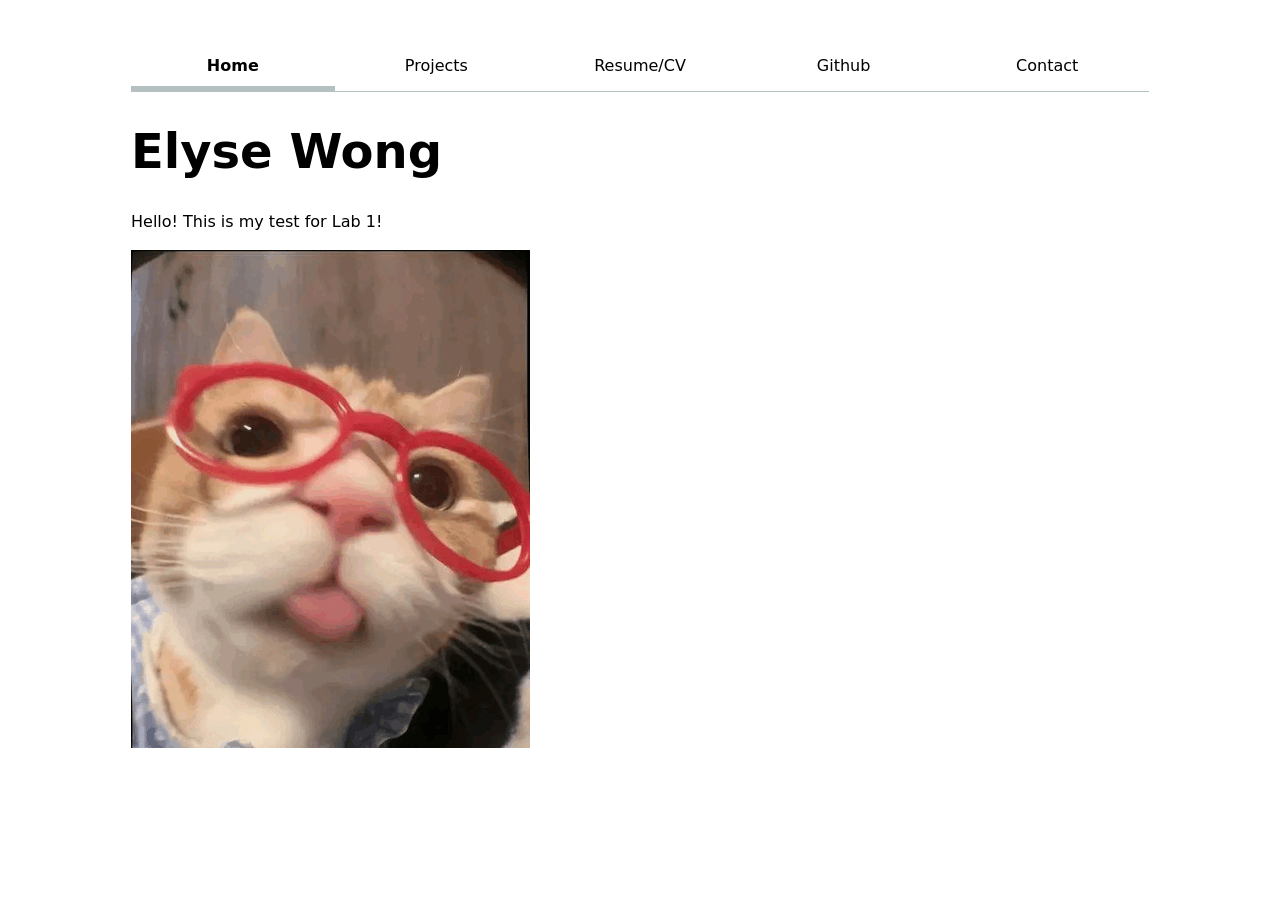
==== index.html @ 9844a313 "Navbar index.html" ====
<!DOCTYPE html>
<html lang="en">
<head>
    <meta charset="UTF-8">
    <meta name="viewport" content="width=device-width, initial-scale=1.0">
    <link rel="stylesheet" href="../styles.css">
    <title>Elyse Wong: Personal site and Portfolio</title>
</head>
<body>
    <nav class="navbar">
        <a href="./index.html" class="current">Home</a>
        <a href="./projects/index.html">Projects</a>
        <a href="./cv/index.html">Resume/CV</a>
        <a href="https://github.com/elysewong" target="_blank">Github</a>
        <a href="./contact/index.html">Contact</a>
    </nav>
    <h1>Elyse Wong</h1>
    <p>Hello! This is my test for Lab 1!</p>
    <img src= "images/cat.jpg" alt = "Look at this cute cat!"/>
</body>
</html>
---- styles.css ----
:root {
  --color-accent: oklch(79.79% 0.11673 354.068);
  accent-color: var(--color-accent);
}

body {
  /* Set line height to 1.5 times the font size
	   and use the OS’s UI font as the website font
	 */
  font: 100%/1.5 system-ui;
  max-width: 100ch;
  margin-left: auto;
  margin-right: auto;
  padding: 3%
}

.navbar {
    display: flex;
    margin-bottom: 1%;
}

.navbar a {
    flex: 1;
    text-decoration: none;
    color: inherit;
    padding: 0.5em;
    text-align: center;
    border-bottom-width: 1px;
    border-bottom-style: solid;
    border-bottom-color: oklch(80% 3% 200);
}

.navbar a:hover {
  border-bottom: 0.4em solid var(--color-accent);
  background-color: oklch(from var(--color-accent) 95% 5% h)
}

.navbar a.current {
    font-weight: bold;
    text-decoration: none;
    border-bottom-width: 0.4em;
    padding-bottom: 0.5em;
}

form {
  display: grid;
  grid-template-columns: auto 1fr;
  gap: 1em; 
}

label {
  display: grid;
  grid-template-columns: subgrid;
  grid-column: 1 / -1;
}

button {
  grid-column: 1 / -1;
}

input,
textarea,
button {
  font: inherit;
}

input,
textarea {
  width: 100%;
  box-sizing: border-box;
}

.projects {
  display: grid;
  grid-template-rows: repeat(auto-fill, minmax(15em, 1fr));
  grid-row: span 3;
  min-width: 15em;
  max-width: 1fr;
}

.projects h2 {
  margin: 0;
}

h1,
h2,
h3,
h4,
h5,
h6 {
  line-height: 1.1;
  text-wrap: balance;
}

h1 {
  font-size: 300%;
}
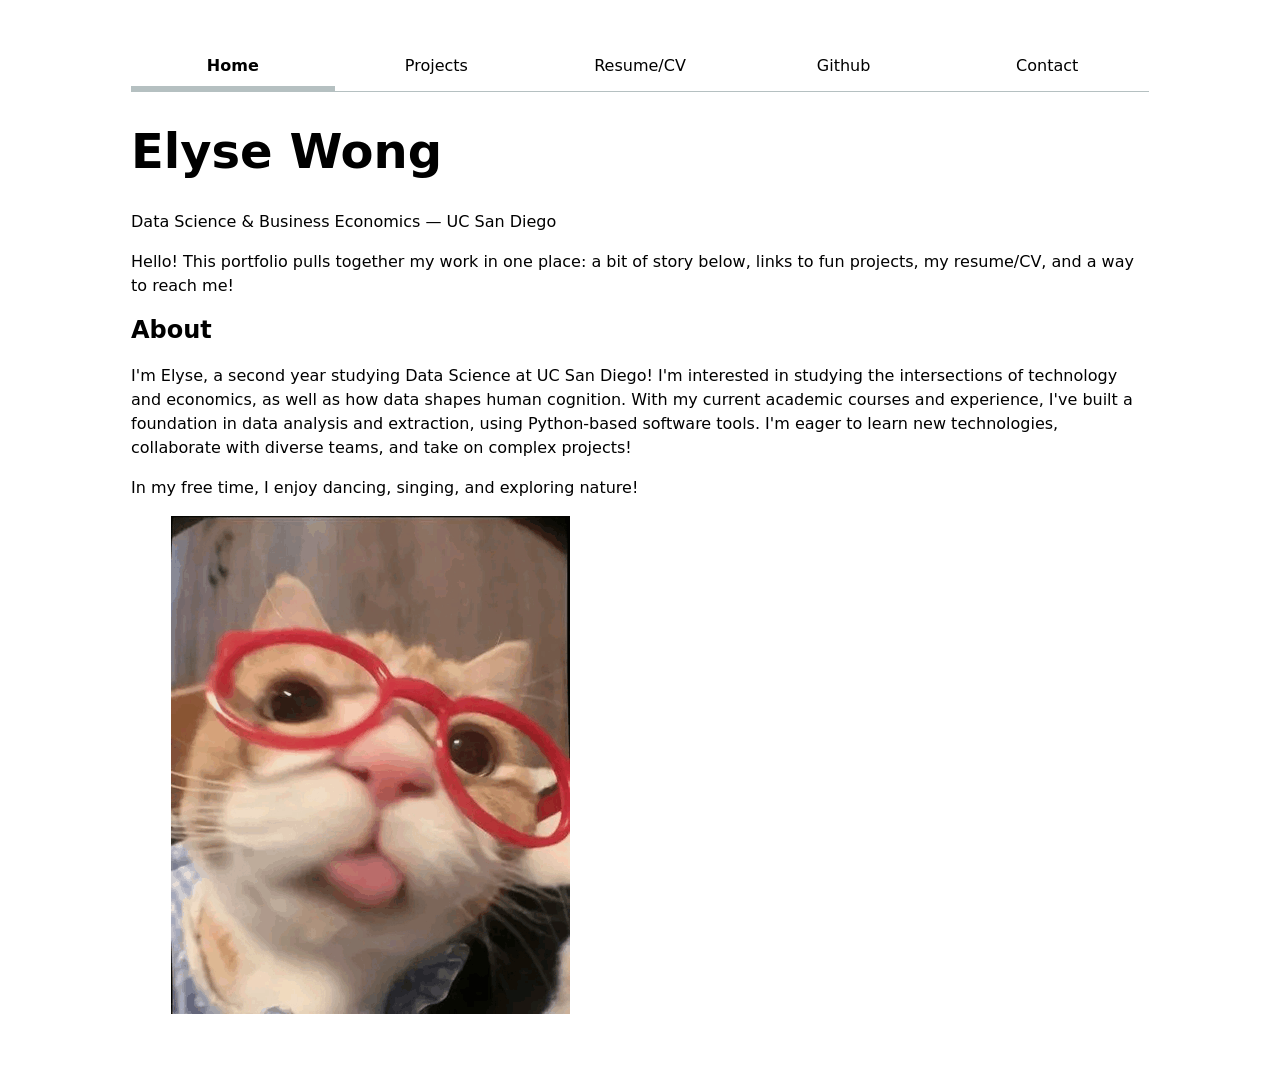
==== commit 8639e10f: "CSS Style Changes for index.html + CV Page" ====
--- a/index.html
+++ b/index.html
@@ -3,10 +3,10 @@
 <head>
     <meta charset="UTF-8">
     <meta name="viewport" content="width=device-width, initial-scale=1.0">
-    <link rel="stylesheet" href="../styles.css">
+    <link rel="stylesheet" href="./styles.css">
     <title>Elyse Wong: Personal site and Portfolio</title>
 </head>
-<body>
+<body class="home-page">
     <nav class="navbar">
         <a href="./index.html" class="current">Home</a>
         <a href="./projects/index.html">Projects</a>
@@ -14,8 +14,22 @@
         <a href="https://github.com/elysewong" target="_blank">Github</a>
         <a href="./contact/index.html">Contact</a>
     </nav>
-    <h1>Elyse Wong</h1>
-    <p>Hello! This is my test for Lab 1!</p>
-    <img src= "images/cat.jpg" alt = "Look at this cute cat!"/>
+    <main class="home-main">
+        <header class="home-hero">
+            <h1>Elyse Wong</h1>
+            <p class="home-tagline">Data Science &amp; Business Economics — UC San Diego</p>
+            <p class="home-lead">Hello! This portfolio pulls together my work in one place: a bit of story below, links to fun projects, my resume/CV, and a way to reach me!</p>
+        </header>
+
+        <section class="home-about" aria-labelledby="about-heading">
+            <h2 id="about-heading">About</h2>
+            <p> I'm Elyse, a second year studying Data Science at UC San Diego! I'm interested in studying the intersections of technology and economics, as well as how data shapes human cognition. With my current academic courses and experience, I've built a foundation in data analysis and extraction, using Python-based software tools. I'm eager to learn new technologies, collaborate with diverse teams, and take on complex projects! </p>
+            <p> In my free time, I enjoy dancing, singing, and exploring nature! </p>
+        </section>
+
+        <figure class="home-cat">
+            <img src="images/cat.jpg" alt="Cute Cat Photo!">
+        </figure>
+    </main>
 </body>
-</html>+</html>
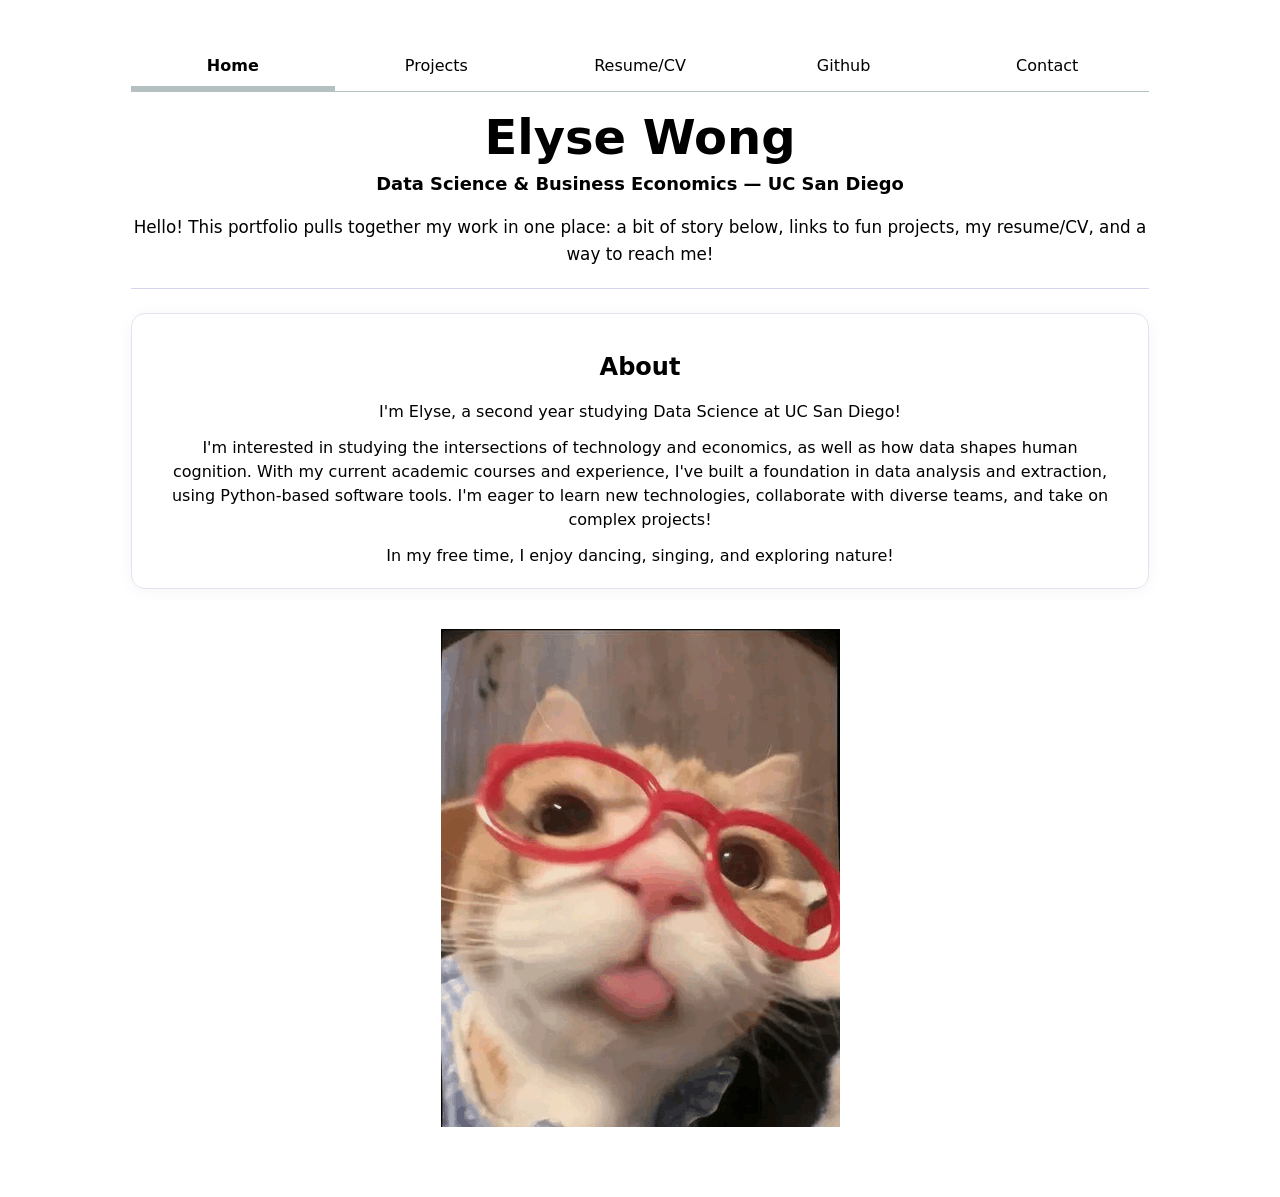
==== commit 263302ba: "Home Page Styling" ====
--- a/index.html
+++ b/index.html
@@ -23,7 +23,8 @@
 
         <section class="home-about" aria-labelledby="about-heading">
             <h2 id="about-heading">About</h2>
-            <p> I'm Elyse, a second year studying Data Science at UC San Diego! I'm interested in studying the intersections of technology and economics, as well as how data shapes human cognition. With my current academic courses and experience, I've built a foundation in data analysis and extraction, using Python-based software tools. I'm eager to learn new technologies, collaborate with diverse teams, and take on complex projects! </p>
+            <p> I'm Elyse, a second year studying Data Science at UC San Diego! </p>
+            <p> I'm interested in studying the intersections of technology and economics, as well as how data shapes human cognition. With my current academic courses and experience, I've built a foundation in data analysis and extraction, using Python-based software tools. I'm eager to learn new technologies, collaborate with diverse teams, and take on complex projects! </p>
             <p> In my free time, I enjoy dancing, singing, and exploring nature! </p>
         </section>
 
--- a/styles.css
+++ b/styles.css
@@ -94,4 +94,68 @@
 
 h1 {
   font-size: 300%;
-}+}
+
+/* Home page */
+
+body.home-page {
+  min-height: 100vh;
+}
+.home-main {
+  display: flex;
+  flex-direction: column;
+  align-items: center;
+  text-align: center;
+  gap: 1.5rem;
+  margin-left: auto;
+  margin-right: auto;
+  padding-top: 0.5rem;
+}
+.home-hero {
+  width: 100%;
+  padding-bottom: 1.25rem;
+  border-bottom: 1px solid oklch(88% 0.03 280);
+}
+.home-hero h1 {
+  margin: 0 0 0.5rem;
+}
+.home-tagline {
+  margin: 0 0 1rem;
+  font-size: 1.12rem;
+  font-weight: 650;
+  text-wrap: balance;
+  max-width: 100 ch;
+  margin-left: auto;
+  margin-right: auto;
+}
+.home-lead {
+  margin: 0;
+  font-size: 1.05rem;
+  line-height: 1.6;
+  text-wrap: pretty;
+}
+.home-lead + .home-lead {
+  margin-top: 0.85rem;
+}
+.home-about {
+  width: 100%;
+  border: 1px solid oklch(92% 0.02 280);
+  border-radius: 14px;
+  padding: 1.25rem 2rem;
+  box-shadow: 0 2px 16px oklch(0% 0 0 / 0.045);
+  box-sizing: border-box;
+  max-width: 100 ch;
+  margin-left: auto;
+  margin-right: auto;
+}
+
+.home-about p {
+  margin: 0;
+  max-width: 100 ch;
+  margin-left: auto;
+  margin-right: auto;
+}
+
+.home-about p + p {
+  margin-top: 0.75rem;
+}
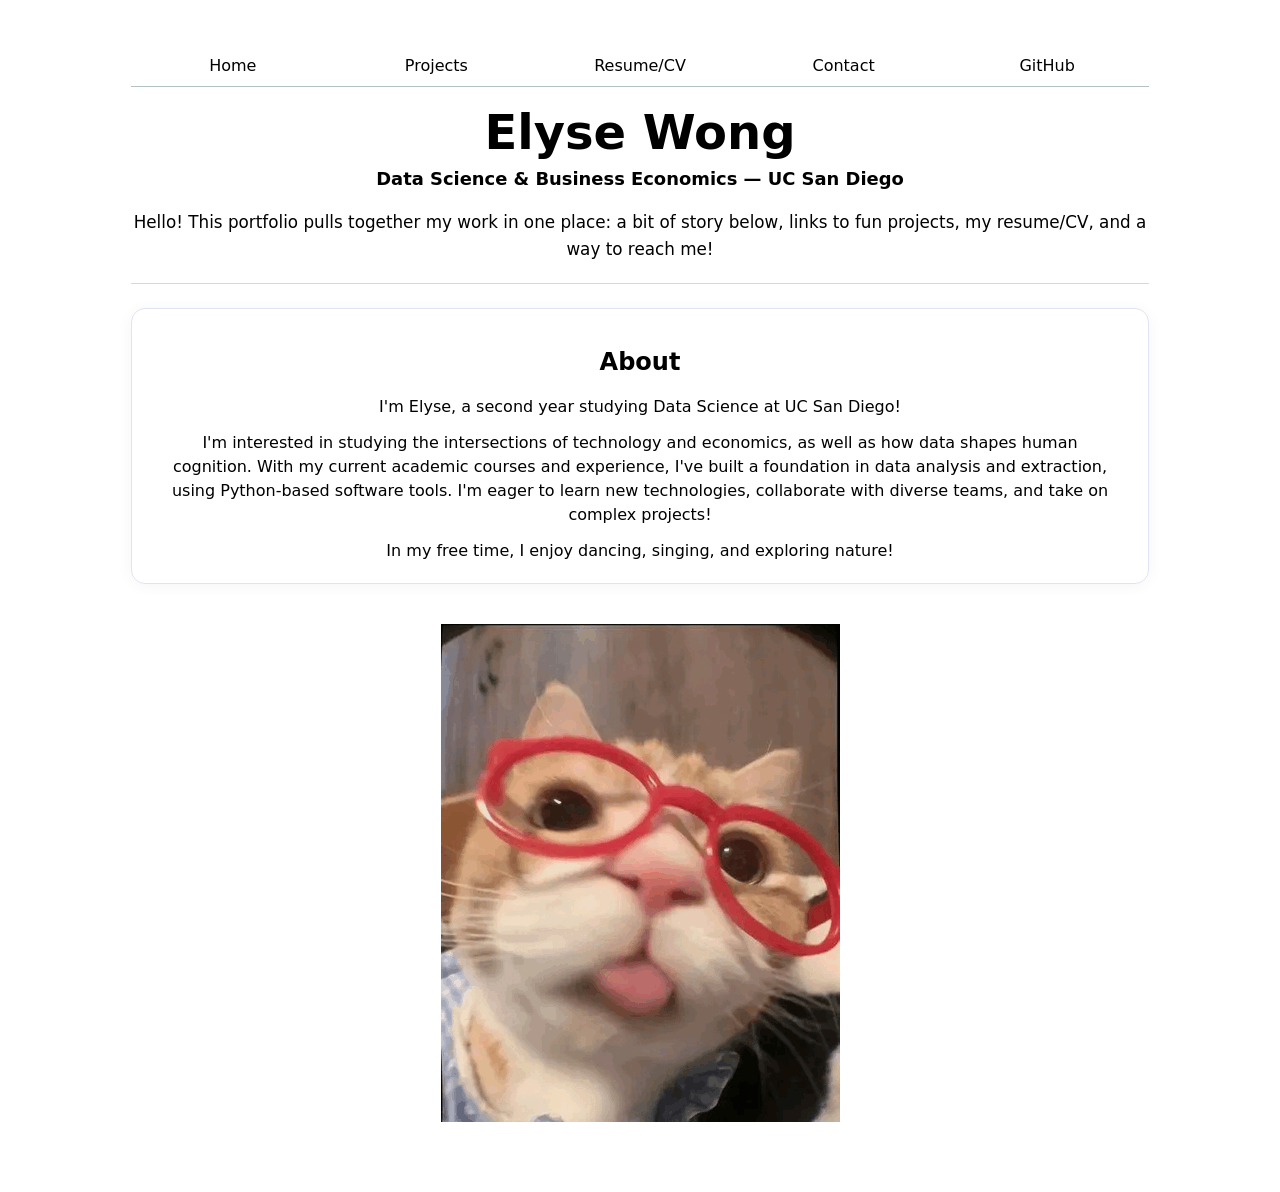
==== commit f26a86e8: "Add global.js (Lab 3 Step 1-3)" ====
--- a/index.html
+++ b/index.html
@@ -3,17 +3,11 @@
 <head>
     <meta charset="UTF-8">
     <meta name="viewport" content="width=device-width, initial-scale=1.0">
+    <script type="module" src="./global.js"></script>
     <link rel="stylesheet" href="./styles.css">
     <title>Elyse Wong: Personal site and Portfolio</title>
 </head>
 <body class="home-page">
-    <nav class="navbar">
-        <a href="./index.html" class="current">Home</a>
-        <a href="./projects/index.html">Projects</a>
-        <a href="./cv/index.html">Resume/CV</a>
-        <a href="https://github.com/elysewong" target="_blank">Github</a>
-        <a href="./contact/index.html">Contact</a>
-    </nav>
     <main class="home-main">
         <header class="home-hero">
             <h1>Elyse Wong</h1>
--- a/styles.css
+++ b/styles.css
@@ -14,12 +14,12 @@
   padding: 3%
 }
 
-.navbar {
+nav {
     display: flex;
     margin-bottom: 1%;
 }
 
-.navbar a {
+nav a {
     flex: 1;
     text-decoration: none;
     color: inherit;
@@ -30,12 +30,12 @@
     border-bottom-color: oklch(80% 3% 200);
 }
 
-.navbar a:hover {
+nav a:hover {
   border-bottom: 0.4em solid var(--color-accent);
   background-color: oklch(from var(--color-accent) 95% 5% h)
 }
 
-.navbar a.current {
+nav a.current {
     font-weight: bold;
     text-decoration: none;
     border-bottom-width: 0.4em;
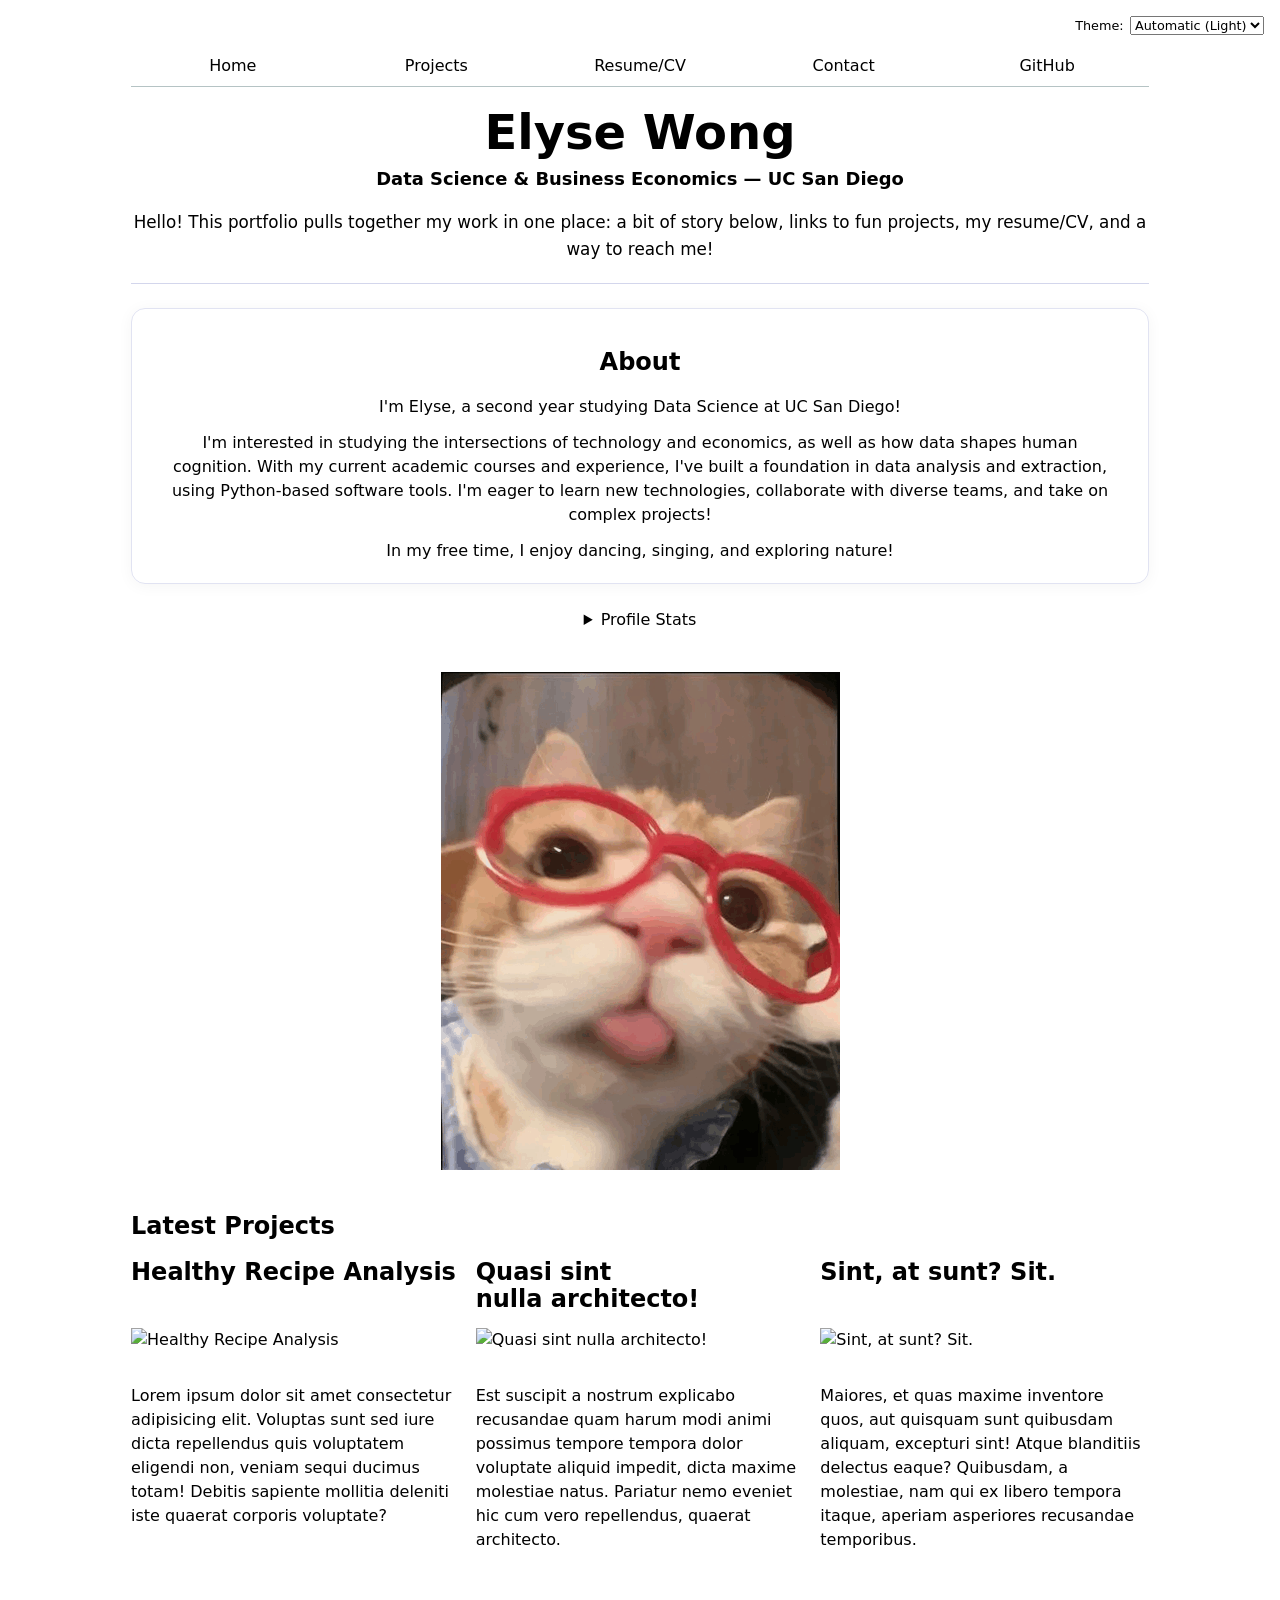
==== commit 23d35a5b: "Steps 1-3" ====
--- a/index.html
+++ b/index.html
@@ -4,6 +4,7 @@
     <meta charset="UTF-8">
     <meta name="viewport" content="width=device-width, initial-scale=1.0">
     <script type="module" src="./global.js"></script>
+    <script src="index.js" type="module" defer></script>
     <link rel="stylesheet" href="./styles.css">
     <title>Elyse Wong: Personal site and Portfolio</title>
 </head>
@@ -22,9 +23,21 @@
             <p> In my free time, I enjoy dancing, singing, and exploring nature! </p>
         </section>
 
+        <details class="profile-stats-dropdown">
+            <summary>Profile Stats</summary>
+            <div id="profile-stats">
+                <h2>My GitHub Stats</h2>
+                <dl></dl>
+            </div>
+        </details>
+
         <figure class="home-cat">
             <img src="images/cat.jpg" alt="Cute Cat Photo!">
         </figure>
     </main>
+    <h2>Latest Projects</h2>
+    <div class="projects">
+    </div>
+
 </body>
 </html>
--- a/styles.css
+++ b/styles.css
@@ -1,6 +1,22 @@
 :root {
   --color-accent: oklch(79.79% 0.11673 354.068);
   accent-color: var(--color-accent);
+  color-scheme: dark light;
+}
+
+label.color-scheme {
+  position: absolute;
+  top: 1rem;
+  right: 1rem;
+  font-size: 80%;
+  font-family: inherit;
+  display: flex;
+  gap: 0.5em;
+  align-items: center;
+}
+
+label.color-scheme select {
+  font: inherit;
 }
 
 body {
@@ -11,12 +27,15 @@
   max-width: 100ch;
   margin-left: auto;
   margin-right: auto;
-  padding: 3%
+  padding: 3%;
+  background-color: canvas;
+  color: canvastext;
 }
 
 nav {
     display: flex;
     margin-bottom: 1%;
+    --border-color: oklch(50% 10% 200 / 40%);
 }
 
 nav a {
@@ -27,12 +46,12 @@
     text-align: center;
     border-bottom-width: 1px;
     border-bottom-style: solid;
-    border-bottom-color: oklch(80% 3% 200);
+    border-bottom-color: var(--border-color);
 }
 
 nav a:hover {
   border-bottom: 0.4em solid var(--color-accent);
-  background-color: oklch(from var(--color-accent) 95% 5% h)
+  background-color: color-mix(in oklch, var(--color-accent), canvas 85%);
 }
 
 nav a.current {
@@ -72,10 +91,14 @@
 
 .projects {
   display: grid;
-  grid-template-rows: repeat(auto-fill, minmax(15em, 1fr));
+  grid-template-columns: repeat(auto-fit, minmax(15em, 1fr));
+  gap: 1em;
+}
+
+article {
+  display: grid;
+  grid-template-rows: subgrid;
   grid-row: span 3;
-  min-width: 15em;
-  max-width: 1fr;
 }
 
 .projects h2 {
@@ -159,3 +182,22 @@
 .home-about p + p {
   margin-top: 0.75rem;
 }
+
+#profile-stats h2 {
+  margin: 0 0 0.75rem;
+  font-size: 1.1rem;
+}
+
+#profile-stats dl {
+  display: grid;
+  grid-template-columns: repeat(4, 1fr);
+  gap: 1em;
+}
+
+#profile-stats dt {
+  grid-row: 1;
+}
+
+#profile-stats dd {
+  grid-row: 2;
+}
